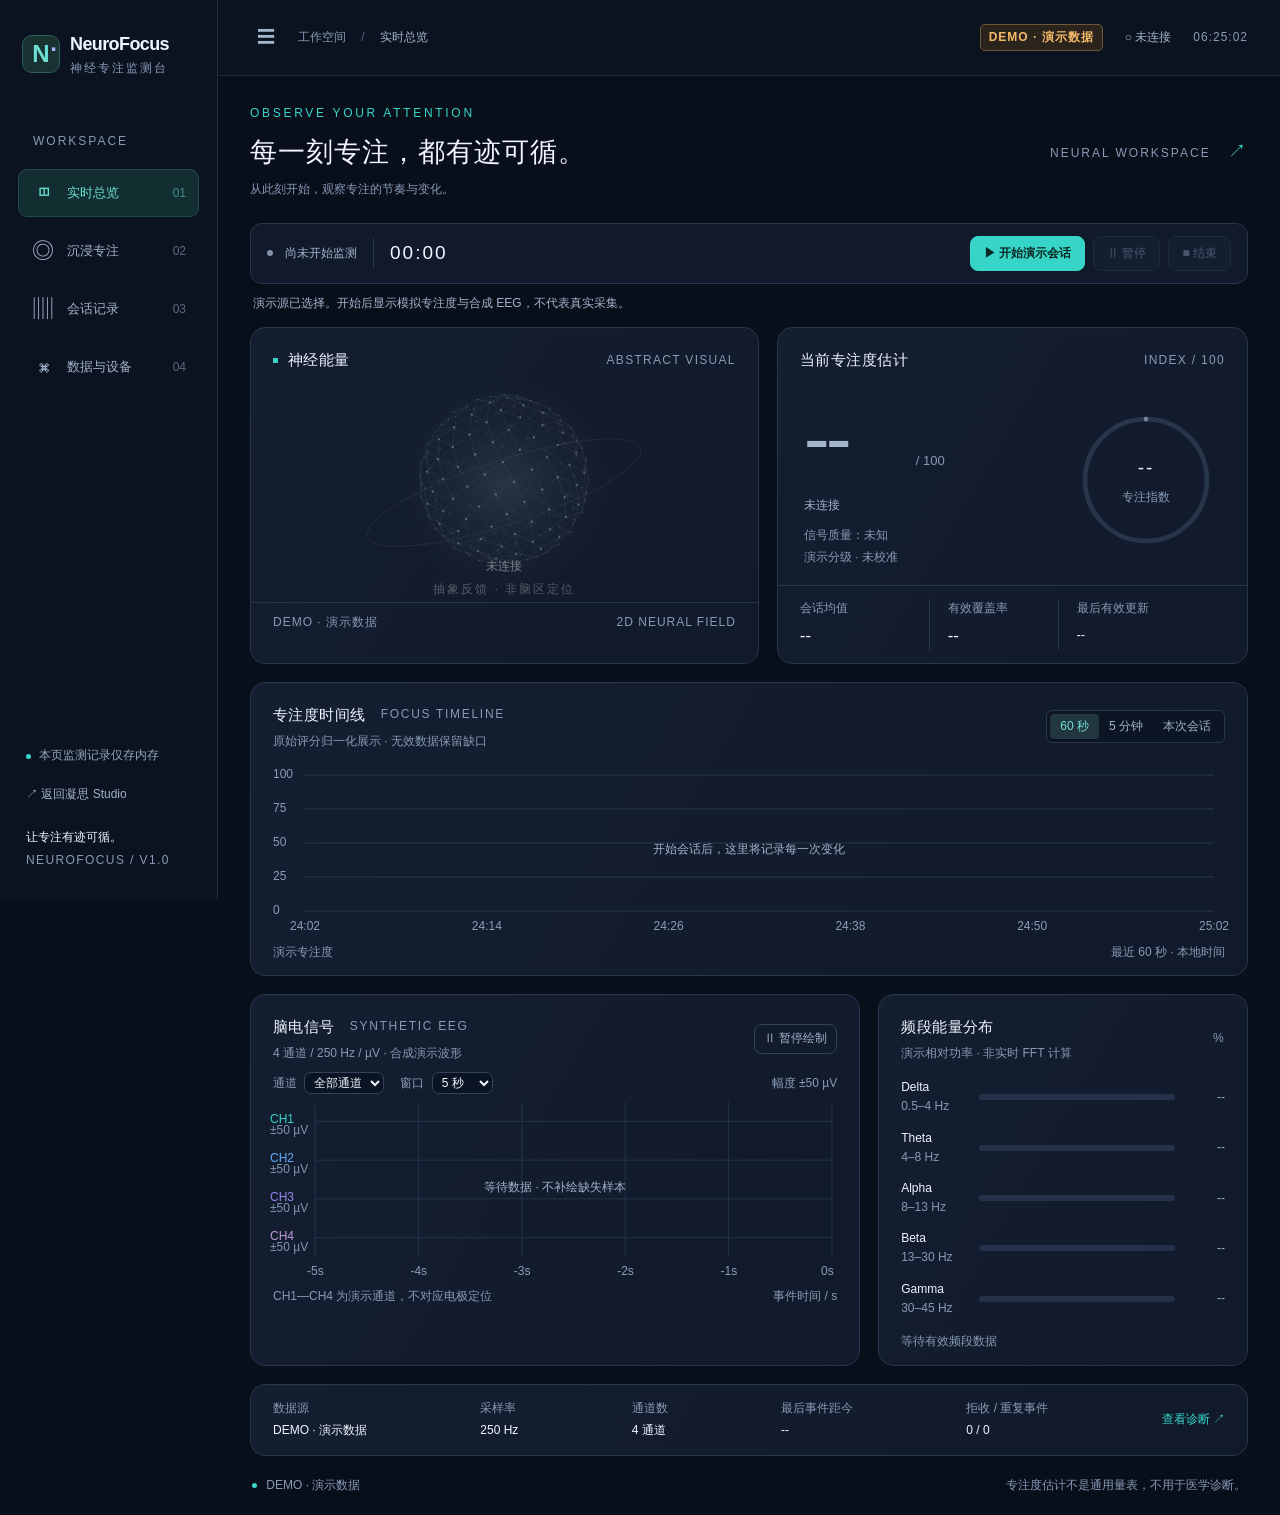
==== ningsi-studio/web/neurofocus/index.html @ 18ba29f0 "chore: 并入 ningsi-studio Web 应用仓库历史 git-subtree-dir: ningsi-studio git-subtree-mainline: a29f14ee0669" ====
<!doctype html>
<html lang="zh-CN">
<head>
  <meta charset="utf-8"><meta name="viewport" content="width=device-width,initial-scale=1">
  <meta name="description" content="NeuroFocus 神经专注监测台。可追溯的演示数据、专注趋势与合成 EEG 可视化。">
  <title>NeuroFocus · 神经专注监测台</title>
  <link rel="icon" href="data:image/svg+xml,%3Csvg xmlns='http://www.w3.org/2000/svg' viewBox='0 0 40 40'%3E%3Crect width='40' height='40' rx='10' fill='%23090e1b'/%3E%3Cpath d='M5 21h8l4-10 6 19 4-9h8' fill='none' stroke='%2337d5c7' stroke-width='3'/%3E%3C/svg%3E">
  <link rel="stylesheet" href="./style.css">
</head>
<body>
<a class="skip-link" href="#main">跳到主内容</a>
<div class="shell">
  <aside class="rail">
    <a class="brand" href="#/dashboard" aria-label="NeuroFocus 首页"><span class="brand-mark">N<span>·</span></span><span class="brand-name">NeuroFocus<small>神经专注监测台</small></span></a>
    <span class="nav-caption">WORKSPACE</span>
    <nav id="workspace-nav" aria-label="主导航">
      <a href="#/dashboard" data-route="dashboard"><span class="nav-icon">◫</span><span>实时总览</span><i>01</i></a>
      <a href="#/focus" data-route="focus"><span class="nav-icon">◎</span><span>沉浸专注</span><i>02</i></a>
      <a href="#/analysis" data-route="analysis"><span class="nav-icon">▥</span><span>会话记录</span><i>03</i></a>
      <a href="#/device" data-route="device"><span class="nav-icon">⌘</span><span>数据与设备</span><i>04</i></a>
    </nav>
    <div class="rail-bottom"><div class="local-indicator"><span></span> 本页监测记录仅存内存</div><a class="studio-link" href="../#/start">↗ 返回凝思 Studio</a><p>让专注有迹可循。</p><small>NEUROFOCUS / V1.0</small></div>
  </aside>
  <div class="workspace">
    <header class="topbar"><button id="nav-collapse" class="nav-collapse" aria-label="收起导航" aria-expanded="true" aria-controls="workspace-nav">☰</button><div class="breadcrumb">工作空间 <span>/</span> <b id="page-name">实时总览</b></div><div class="top-status"><span id="source-badge" class="source-tag">DEMO <span>演示数据</span></span><span id="connection" class="connection">○ 未连接</span><time id="wall-clock">--:--:--</time></div></header>
    <main id="main" tabindex="-1">
      <div class="page-heading"><div><div class="eyebrow">OBSERVE YOUR ATTENTION</div><h1 id="page-title">每一刻专注，都有迹可循<span>。</span></h1><p id="page-description">从此刻开始，观察专注的节奏与变化。</p></div><span class="workspace-label">NEURAL WORKSPACE <span>↗</span></span></div>
      <div class="session-bar"><div class="session-info"><span class="pulse-dot"></span><span id="session-label">尚未开始会话</span><time id="session-clock">00:00</time></div><div class="session-actions"><button id="start" class="primary">▶ 开始演示会话</button><button id="pause" disabled>Ⅱ 暂停</button><button id="stop" disabled>■ 结束</button></div></div>
      <div id="announcement" class="notice" role="status" aria-live="polite">演示源已选择。开始后显示模拟专注度与合成 EEG，不代表真实采集。</div>

      <section id="dashboard-page" class="page-section" aria-label="实时总览">
        <div class="hero-grid">
          <article class="panel orb-panel"><div class="panel-heading"><h2><span class="tiny-square"></span> 神经能量</h2><span class="quiet-tag">ABSTRACT VISUAL</span></div><div id="orb" class="orb idle" role="img" aria-label="抽象神经能量球，非真实脑区活动图"><svg viewBox="0 0 440 330" aria-hidden="true"><defs><radialGradient id="orb-fill"><stop stop-color="#32d4c4" stop-opacity=".32"/><stop offset=".62" stop-color="#278995" stop-opacity=".12"/><stop offset="1" stop-color="#5378d4" stop-opacity="0"/></radialGradient><linearGradient id="orb-line" x1="0" y1="0" x2="1" y2="1"><stop stop-color="#77eddb"/><stop offset=".5" stop-color="#398fbd"/><stop offset="1" stop-color="#a693e8"/></linearGradient></defs><circle cx="220" cy="162" r="145" fill="url(#orb-fill)"/><g id="orb-lines" fill="none" stroke="url(#orb-line)" stroke-width=".7"></g><g id="orb-particles" fill="#80f0df"></g><ellipse cx="220" cy="171" rx="188" ry="42" fill="none" stroke="#526987" stroke-width=".5" transform="rotate(-18 220 171)"/><circle cx="220" cy="162" r="128" fill="none" stroke="#7e9cc2" stroke-width=".5" stroke-dasharray="2 9" opacity=".5"/></svg><div class="orb-caption"><span id="orb-status">等待演示信号</span><small>抽象反馈 · 非脑区定位</small></div></div><div class="orb-footer"><span id="orb-source"><i class="legend-dot"></i> 合成数据驱动</span><span>2D NEURAL FIELD</span></div></article>
          <article class="panel score-panel"><div class="panel-heading"><h2>当前专注度估计</h2><span class="quiet-tag">INDEX / 100</span></div><div class="score-layout"><div><div class="score-number"><span id="score">--</span><span>/ 100</span></div><div id="score-status" class="score-status">等待有效数据</div><p class="score-note"><span id="quality-status">信号质量：未知</span><br><span id="calibration-note">演示分级 · 未校准</span></p></div><div class="gauge"><svg viewBox="0 0 160 160" aria-hidden="true"><circle class="gauge-track" cx="80" cy="80" r="65"/><circle id="gauge-value" cx="80" cy="80" r="65" pathLength="100" stroke-dasharray="0 100"/></svg><div><span id="ring-score">--</span><small>专注指数</small></div></div></div><div class="score-stats"><div><small>会话均值</small><strong id="mean">--</strong></div><div><small>有效覆盖率</small><strong id="coverage">--</strong></div><div><small>最后有效更新</small><strong id="last-update">--</strong></div></div></article>
        </div>
        <article class="panel trend-panel"><div class="panel-heading"><div><h2>专注度时间线 <span class="heading-sub">FOCUS TIMELINE</span></h2><p class="panel-description">原始评分归一化展示 · 无效数据保留缺口</p></div><div class="segmented" role="group" aria-label="趋势时间范围"><button class="selected" data-range="60" aria-pressed="true">60 秒</button><button data-range="300" aria-pressed="false">5 分钟</button><button data-range="session" aria-pressed="false">本次会话</button></div></div><div class="chart-wrapper"><canvas id="trend" aria-label="专注度时间趋势，0 到 100，横轴为事件时间" role="img"></canvas><output id="trend-tooltip" class="chart-tooltip" hidden></output><span id="trend-empty" class="chart-empty">开始会话后，这里将记录每一次变化</span></div><div class="chart-footer"><span id="trend-legend"><i class="legend-dot"></i> 演示专注度</span><span id="trend-window">最近 60 秒 · 本地时间</span></div></article>
        <div class="data-grid"><article class="panel eeg-panel"><div class="panel-heading"><div><h2>脑电信号 <span id="eeg-kind" class="heading-sub">SYNTHETIC EEG</span></h2><p id="eeg-description" class="panel-description">4 通道 / 250 Hz / µV · 合成演示波形</p></div><button id="freeze" class="small-button" aria-pressed="false">Ⅱ 暂停绘制</button></div><div class="wave-options"><label>通道 <select id="channel"><option value="all">全部通道</option><option value="0">CH1</option><option value="1">CH2</option><option value="2">CH3</option><option value="3">CH4</option></select></label><label>窗口 <select id="wave-window"><option value="2">2 秒</option><option value="5" selected>5 秒</option><option value="10">10 秒</option></select></label><span>幅度 ±50 µV</span></div><div class="eeg-wrapper"><canvas id="eeg" aria-label="合成 EEG 多通道波形，单位微伏" role="img"></canvas><span id="eeg-empty" class="chart-empty">等待数据 · 不补绘缺失样本</span></div><div class="chart-footer"><span id="channel-note">CH1—CH4 为演示通道，不对应电极定位</span><span>事件时间 / s</span></div></article>
        <article class="panel band-panel"><div class="panel-heading"><div><h2>频段能量分布</h2><p id="band-description" class="panel-description">演示相对功率 · 非实时 FFT 计算</p></div><span class="quiet-tag">%</span></div><div id="bands" class="bands"></div><p id="band-status" class="band-note">模拟生成 · 窗口 1 秒 · ratio</p></article></div>
        <div class="diagnostics panel"><div><small>数据源</small><strong id="data-source">DEMO · 模拟生成</strong></div><div><small>采样率</small><strong id="sample-rate">--</strong></div><div><small>通道数</small><strong id="channel-count">--</strong></div><div><small>最后事件距今</small><strong id="data-age">--</strong></div><div><small>拒收 / 重复事件</small><strong id="rejected">0 / 0</strong></div><a href="#/device">查看诊断 ↗</a></div>
      </section>

      <section id="focus-page" class="page-section" hidden aria-label="沉浸专注"><article class="panel immersion"><span class="eyebrow">ONE MOMENT AT A TIME</span><h2>给自己一段安静的时间</h2><div id="focus-score" class="focus-score">--</div><p id="focus-state">等待有效演示数据</p><label>训练时长 <select id="duration"><option value="5">5 分钟</option><option value="10">10 分钟</option><option value="25">25 分钟</option><option value="0" selected>不限时</option></select></label><p id="remaining">在上方开始会话，计时随有效操作推进</p><p id="focus-description" class="subtle">分数描述当前演示场景，不评价你的能力。</p></article></section>
      <section id="analysis-page" class="page-section" hidden aria-label="会话记录"><article class="panel history-panel"><div class="panel-heading"><div><h2>本次浏览期间的会话</h2><p class="panel-description">仅存内存，最多保留最近 10 次；刷新即清除。导出为专注事件记录。</p></div></div><div id="history"></div></article></section>
      <section id="device-page" class="page-section" hidden aria-label="数据与设备"><div class="device-grid"><article class="panel settings"><h2>数据源</h2><label>当前适配器<select id="source"><option value="demo">DEMO · 可复现演示源</option><option value="studio">Studio 会话 · API/SSE（LSL 或后端仿真）</option><option value="replay" disabled>REPLAY · 文件回放（后续版本）</option></select></label><div id="studio-options" hidden><label>访问令牌（如服务启用鉴权）<input id="studio-token" type="password" autocomplete="off"></label><button id="refresh-sessions">刷新后台会话</button><label>运行中的后台会话<select id="studio-session"><option value="">请刷新并选择会话</option></select></label><a class="studio-link" href="../#/start">↗ 在 Studio 开始检测或选择 LSL 设备</a><p class="subtle">本页只附着已有会话。暂停/结束监测不会取消后台检测；模拟 LSL 仍标为 DEMO。</p></div><label>演示诊断场景<select id="scenario"><option value="normal">正常 · 缓慢变化</option><option value="high">高分区间</option><option value="medium">中分区间</option><option value="low">低分区间</option><option value="poor">信号质量不足</option><option value="stale">断流 · 3 秒后过期</option><option value="disconnected">断开连接</option><option value="calibrating">校准中</option><option value="score-only">仅专注分数 · 无 EEG / 频段</option></select></label><button id="reconnect">↻ 恢复正常演示信号</button><p class="subtle">恢复按钮仅控制演示适配器，不代表真实设备重连。</p></article><article class="panel settings"><h2>显示与评分</h2><label class="check-label"><input type="checkbox" id="reduced-motion"> 减少动态效果</label><p class="subtle">同时遵循系统“减少动态效果”设置。</p><div class="thresholds"><label>中区间起点<input id="threshold-low" type="number" min="1" max="98" value="40"></label><label>高区间起点<input id="threshold-high" type="number" min="2" max="99" value="70"></label></div><button id="apply-thresholds">应用演示分级</button><p class="subtle">默认 40 / 70，最短驻留 2 秒。仅为可配置的演示标签；未经个人校准。</p><p>设备校准：<span class="muted">未提供厂商硬件校准接口；个体基线由后台检测流程建立</span></p></article></div><article class="panel metadata-panel"><h2>元数据与能力</h2><div id="metadata"></div></article><article class="panel events-panel"><h2>事件与诊断</h2><ol id="events"></ol></article></section>
      <footer class="page-footer"><span><i class="legend-dot"></i> <span id="footer-source">DEMO 环境 · 所有数值仅用于产品演示</span></span><span>专注度估计不是通用量表，不用于医学诊断。</span></footer>
    </main>
  </div>
</div>
<noscript>此监测台需要启用 JavaScript。所有演示数据均在浏览器本地生成。</noscript>
<script type="module" src="./app.mjs"></script>
</body></html>
---- ningsi-studio/web/neurofocus/style.css ----
@charset "UTF-8";
:root{color-scheme:dark;--bg:#090e1b;--panel:#121b2c;--raised:#172238;--border:#28354a;--text:#f0f5ff;--secondary:#a3b3ca;--muted:#889ab5;--cyan:#37d5c7;--blue:#64abfa;--violet:#9b84f2;--warn:#f4bb68;--error:#f27786;font-family:Inter,"Segoe UI","Microsoft YaHei",sans-serif;font-size:14px;line-height:1.6;color:var(--text);background:var(--bg)}
*{box-sizing:border-box}body{margin:0}button,select,input{font:inherit}button,a,select,input{-webkit-tap-highlight-color:transparent}a{color:inherit;text-decoration:none}button{background:#1b293d;color:var(--secondary);border:1px solid #34435b;border-radius:8px;padding:9px 16px;cursor:pointer;white-space:nowrap;transition:background .18s,color .18s,border-color .18s}button:hover:not(:disabled){background:#283d51;color:var(--text);border-color:#65909a}button:disabled{opacity:.4;cursor:not-allowed}.primary{background:var(--cyan);color:#092823;border-color:var(--cyan);font-weight:650}.primary:hover:not(:disabled){background:#79e9dc;color:#092823}button:focus-visible,a:focus-visible,select:focus-visible,input:focus-visible{outline:2px solid var(--cyan);outline-offset:4px}select,input[type=number]{background:#0b1423;border:1px solid #34435b;color:var(--text);border-radius:7px;padding:7px 10px;max-width:100%}h1,h2,p{margin:0}h2{font-size:15px;font-weight:550;letter-spacing:.03em}small{font-size:12px}time,.score-number,.score-stats strong,.diagnostics strong{font-variant-numeric:tabular-nums}button[aria-pressed=true]{color:var(--cyan)}[hidden]{display:none!important}.skip-link{position:fixed;top:-70px;left:20px;z-index:10;background:var(--cyan);color:#092823;padding:12px}.skip-link:focus{top:10px}
.shell{display:grid;grid-template-columns:218px minmax(0,1fr);min-height:100vh}.rail{position:sticky;top:0;align-self:start;height:100vh;background:#0b1220;border-right:1px solid #1f2b40;padding:30px 18px;display:flex;flex-direction:column}.brand{display:flex;align-items:center;gap:10px;margin:0 4px 54px}.brand-mark{height:38px;width:38px;display:grid;place-content:center;position:relative;background:#183232;color:#6be0d2;font-size:24px;font-weight:600;border-radius:10px;border:1px solid #2b605b}.brand-mark span{position:absolute;right:2px;top:-6px;color:#a7b5ff}.brand-name{font-size:18px;font-weight:600;letter-spacing:-.6px}.brand-name small{display:block;color:var(--muted);font-weight:400;font-size:12px;letter-spacing:2px}.nav-caption{font-size:12px;letter-spacing:2px;color:var(--muted);margin:0 15px 18px}.rail nav{display:grid;gap:10px}.rail nav a{display:flex;align-items:center;gap:12px;padding:12px;color:var(--secondary);border:1px solid transparent;border-radius:9px;font-size:13px}.rail nav a:hover{background:#152033}.rail nav a[aria-current=page]{background:#122e30;color:#69dfd2;border-color:#254849}.nav-icon{font-size:22px;width:24px;line-height:1;text-align:center}.rail nav i{font-size:12px;font-style:normal;margin-left:auto;opacity:.55}.rail-bottom{margin-top:auto;padding:18px 8px 0}.local-indicator{font-size:12px;color:#94a8b9;white-space:nowrap}.local-indicator span{display:inline-block;width:5px;height:5px;background:var(--cyan);border-radius:50%;margin-right:5px}.studio-link{display:block;font-size:12px;margin:20px 0;color:var(--secondary)}.rail-bottom p{font-size:12px;margin-top:24px}.rail-bottom>small{font-size:12px;letter-spacing:1.4px;color:var(--muted)}
.workspace{min-width:0}.topbar{height:76px;padding:0 32px;border-bottom:1px solid #202b3e;display:flex;align-items:center;justify-content:space-between;gap:16px;background:#0c1320}.breadcrumb{font-size:12px;color:var(--muted)}.breadcrumb span{padding:0 12px;color:#54657e}.breadcrumb b{font-weight:400;color:var(--secondary)}.top-status{display:flex;align-items:center;gap:22px;font-size:12px}.top-status time{color:var(--muted);letter-spacing:1px}.source-tag{color:var(--warn);padding:3px 8px;border:1px solid #6e583a;background:#2a241d;font-size:12px;letter-spacing:1px;border-radius:5px;font-weight:600}.source-tag span{font-weight:400;margin-left:6px;letter-spacing:0}.connection{color:var(--secondary)}.connection[data-state=valid]{color:var(--cyan)}.connection[data-state=poor],.connection[data-state=stale]{color:var(--warn)}
main{padding:28px 32px 20px;max-width:1840px;margin:auto}.page-heading{display:flex;align-items:center;justify-content:space-between;gap:20px;margin-bottom:24px}.eyebrow{font-size:12px;color:var(--cyan);letter-spacing:2.7px;margin-bottom:9px}h1{font-size:27px;letter-spacing:1px;font-weight:550;line-height:1.5}h1>span{color:var(--cyan)}.page-heading p{font-size:12px;color:var(--muted);margin-top:7px}.workspace-label{color:var(--muted);font-size:12px;letter-spacing:2px;white-space:nowrap}.workspace-label>span{color:var(--cyan);font-size:18px;margin-left:12px}.session-bar{display:flex;justify-content:space-between;align-items:center;gap:12px;background:#101a2b;border:1px solid var(--border);border-radius:12px;padding:12px 16px}.session-info{display:flex;align-items:center;gap:12px;font-size:12px;color:var(--secondary)}.pulse-dot{width:6px;height:6px;border-radius:50%;background:#8390a8}.session-info time{color:var(--text);font-size:19px;letter-spacing:2px;border-left:1px solid var(--border);padding-left:16px;margin-left:4px}.session-actions{display:flex;gap:8px}.session-actions button{padding:7px 13px;font-size:12px}.notice{padding:10px 3px 14px;font-size:12px;color:var(--secondary);min-height:40px}.notice[data-tone=warning]{color:var(--warn)}
.panel{background:linear-gradient(120deg,#131e30,#111a2b);border:1px solid var(--border);border-radius:15px;min-width:0;overflow:hidden;box-shadow:inset 0 1px 0 #ffffff03}.panel-heading{display:flex;justify-content:space-between;align-items:center;gap:12px;padding:20px 22px 0}.panel-heading h2{display:flex;align-items:center;gap:10px}.quiet-tag{font-size:12px;letter-spacing:1.3px;color:var(--muted)}.heading-sub{font-size:12px;letter-spacing:1.7px;color:var(--muted);font-weight:400;margin-left:5px}.tiny-square{display:inline-block;height:5px;width:5px;background:var(--cyan)}.hero-grid{display:grid;grid-template-columns:1.08fr 1fr;gap:18px}.orb-panel{position:relative}.orb{position:relative;max-width:440px;margin:-10px auto -12px;height:252px;opacity:.9}.orb svg{height:100%;width:100%;overflow:visible}.orb.valid #orb-lines{animation:breathe 5s ease-in-out infinite;transform-origin:220px 162px}.orb.idle,.orb.poor,.orb.stale,.orb.calibrating,.orb.paused,.orb.disconnected{filter:saturate(.15);opacity:.5}.orb-caption{position:absolute;bottom:15px;left:0;right:0;text-align:center;font-size:12px;color:#cae9ec}.orb-caption small{display:block;font-size:12px;color:var(--muted);letter-spacing:2px;margin-top:4px}.orb-footer{display:flex;justify-content:space-between;border-top:1px solid #263348;padding:10px 22px;color:var(--muted);font-size:12px;letter-spacing:1px}.legend-dot{display:inline-block;width:5px;height:5px;border-radius:50%;background:var(--cyan);vertical-align:middle;margin-right:6px}.score-layout{display:flex;align-items:center;justify-content:space-between;padding:20px 26px 17px;gap:12px}.score-number{line-height:1.2;display:flex;align-items:baseline;gap:12px}.score-number>span:first-child{font-size:78px;font-weight:350;letter-spacing:-4px;color:var(--cyan);min-width:100px}.score-number>span:last-child{font-size:13px;color:var(--muted)}.score-status{font-size:12px;color:#82ddcb;margin:10px 0}.score-note{font-size:12px;color:var(--muted);line-height:1.8}.gauge{position:relative;width:150px;flex-shrink:0}.gauge svg{display:block;width:100%;transform:rotate(-90deg)}.gauge circle{fill:none;stroke-width:5}.gauge-track{stroke:#26354a}#gauge-value{stroke:var(--cyan);stroke-linecap:round;transition:stroke-dasharray .65s ease}.gauge>div{position:absolute;inset:0;display:flex;justify-content:center;align-items:center;flex-direction:column}.gauge>div>span{font-size:19px;letter-spacing:2px}.gauge small{font-size:12px;color:var(--muted);margin-top:4px}.score-stats{display:grid;grid-template-columns:1fr 1fr 1.3fr;border-top:1px solid var(--border);padding:13px 22px}.score-stats>div+div{border-left:1px solid var(--border);padding-left:18px}.score-stats small{display:block;color:var(--muted);font-size:12px}.score-stats strong{font-size:17px;font-weight:450;display:block;margin-top:4px}.score-stats>div:last-child strong{font-size:13px;padding-top:3px}
.trend-panel{margin-top:18px}.panel-description{font-size:12px;color:var(--muted);margin-top:5px}.segmented{background:#0c1524;border-radius:6px;border:1px solid #28364b;display:flex;padding:3px}.segmented button{padding:3px 10px;background:transparent;border:0;font-size:12px;border-radius:4px}.segmented .selected{background:#22363f;color:#72e0d4}.chart-wrapper{height:174px;position:relative;margin:12px 18px 0}.chart-wrapper canvas,.eeg-wrapper canvas{width:100%;height:100%;display:block}.chart-empty{position:absolute;inset:0;display:flex;align-items:center;justify-content:center;color:var(--secondary);font-size:12px;pointer-events:none;padding:20px;text-align:center}.chart-footer{padding:6px 22px 13px;display:flex;justify-content:space-between;gap:14px;color:var(--muted);font-size:12px}.chart-tooltip{position:absolute;pointer-events:none;padding:5px 10px;background:#24364c;border:1px solid #50647d;border-radius:6px;color:var(--text);font-size:12px;z-index:1;white-space:nowrap}.data-grid{display:grid;grid-template-columns:1.65fr 1fr;gap:18px;margin-top:18px}.small-button{font-size:12px;padding:4px 9px;background:transparent}.wave-options{display:flex;gap:16px;align-items:center;padding:9px 22px 0;font-size:12px;color:var(--muted)}.wave-options select{font-size:12px;padding:2px 5px;margin-left:4px}.wave-options>span{margin-left:auto}.eeg-wrapper{height:187px;margin:0 18px;position:relative}.bands{padding:15px 22px 0;display:grid;gap:12px}.band-row{display:grid;grid-template-columns:65px 1fr 37px;gap:13px;align-items:center;font-size:12px}.band-name small{display:block;font-size:12px;color:var(--muted)}.band-track{height:6px;background:#243149;border-radius:8px;overflow:hidden}.band-fill{height:100%;width:0;transition:width .4s;background:var(--cyan);border-radius:8px}.band-row:nth-child(2) .band-fill{background:#679ce0}.band-row:nth-child(3) .band-fill{background:#9b84f2}.band-row:nth-child(4) .band-fill{background:#37d5c7}.band-row:nth-child(5) .band-fill{background:#b5b1db}.band-value{text-align:right;color:var(--secondary);font-variant-numeric:tabular-nums}.band-note{font-size:12px;color:var(--muted);padding:14px 22px}.diagnostics{margin-top:18px;padding:14px 22px;display:flex;justify-content:space-between;align-items:center;gap:14px}.diagnostics small{display:block;font-size:12px;color:var(--muted)}.diagnostics strong{display:block;font-size:12px;font-weight:450;margin-top:3px}.diagnostics a{font-size:12px;color:var(--cyan)}.page-footer{display:flex;justify-content:space-between;gap:15px;font-size:12px;color:var(--muted);padding:20px 2px 0}
.device-grid{display:grid;grid-template-columns:1fr 1fr;gap:18px}.settings{padding:24px}.settings h2{margin-bottom:20px}.settings label{display:block;font-size:12px;color:var(--secondary);margin:16px 0 10px}.settings label select{display:block;width:100%;margin-top:8px}.subtle,.muted{font-size:12px;color:var(--secondary)}.settings .subtle{font-size:12px;line-height:1.9;margin:12px 0}.settings .check-label{display:flex;align-items:center;gap:10px}input[type=checkbox]{accent-color:var(--cyan);width:16px;height:16px}.thresholds{display:flex;gap:16px}.thresholds label{flex:1}.thresholds input{width:100%;display:block;margin-top:8px}.metadata-panel,.events-panel,.history-panel{padding:24px;margin-top:18px}.metadata-panel h2,.events-panel h2{margin-bottom:16px}#metadata{display:grid;grid-template-columns:repeat(3,minmax(0,1fr));gap:15px;font-size:12px}#metadata small{display:block;font-size:12px;color:var(--muted);margin-bottom:4px}#metadata strong{font-weight:450;overflow-wrap:anywhere}.events-panel ol{padding:0;list-style:none;font-size:12px;color:var(--secondary);max-height:260px;overflow-y:auto}.events-panel li{border-top:1px solid #233149;padding:8px 0;display:flex;gap:16px}.events-panel time{color:var(--muted);flex-shrink:0}.immersion{text-align:center;padding:55px 20px 70px;min-height:480px}.immersion h2{font-size:24px;font-weight:400;letter-spacing:3px}.focus-score{font-size:100px;font-weight:300;color:var(--cyan);margin:24px 0 0;line-height:1.4}.immersion label{display:block;margin:30px 0 12px;font-size:12px}.immersion select{margin-left:12px}.immersion .subtle{margin-top:24px}.history-panel{margin-top:0}.history-panel .panel-heading{padding:0 0 22px}.history-empty{padding:65px 20px;text-align:center;color:var(--secondary);font-size:13px}.history-row{border-top:1px solid var(--border);padding:20px 0;display:grid;grid-template-columns:1.4fr 1fr 1fr auto;gap:15px;align-items:center}.history-row small{display:block;color:var(--muted);font-size:12px}.history-row strong{font-size:16px;font-weight:400}.history-row .history-actions{display:flex;gap:8px}.history-actions button{font-size:12px;padding:6px 10px}.history-summary{font-size:12px;color:var(--secondary);grid-column:1/-1}.reduced-motion *, .reduced-motion *::before,.reduced-motion *::after{animation:none!important;transition:none!important}.invalid-score .score-number>span:first-child{color:var(--secondary)}.invalid-score .score-status{color:var(--secondary)}.invalid-score #gauge-value{stroke:#72839a}@keyframes breathe{0%,100%{opacity:.65;transform:scale(.98)}50%{opacity:1;transform:scale(1.02)}}
@media(min-width:1700px){main{padding:34px 42px 24px}.hero-grid{grid-template-columns:1.2fr 1fr}.orb{height:295px}.score-layout{padding:30px 35px}.score-number>span:first-child{font-size:88px}.gauge{width:176px}.score-stats{padding:19px 28px}.chart-wrapper{height:215px}.eeg-wrapper{height:222px}.bands{gap:17px}.topbar{padding:0 42px}}
@media(max-width:1279px){.shell{grid-template-columns:82px minmax(0,1fr)}.rail{padding:27px 12px}.brand{margin:0 9px 48px}.brand-mark{width:38px;flex-shrink:0}.brand-name,.rail nav a>span:not(.nav-icon),.rail nav i,.nav-caption,.rail-bottom{display:none}.rail nav a{justify-content:center;padding:13px 8px}main{padding:24px}.topbar{padding:0 24px}.workspace-label{display:none}.score-number>span:first-child{font-size:70px}.gauge{width:130px}.score-layout{padding:25px 22px}.heading-sub{display:none}}
@media(max-width:1023px){.hero-grid{grid-template-columns:1fr 1fr}.orb{height:240px}.score-layout{padding:20px 18px}.gauge{width:102px}.score-number>span:first-child{font-size:60px;min-width:72px}.score-number{gap:5px}.score-stats{padding:14px}.score-stats>div+div{padding-left:8px}.score-stats strong{font-size:14px}.data-grid{grid-template-columns:1fr}.band-panel .bands{grid-template-columns:1fr 1fr;gap:15px 25px}.band-panel .band-row:last-child{grid-column:1/-1}.diagnostics{flex-wrap:wrap}.device-grid{grid-template-columns:1fr}.top-status{gap:12px}.top-status time{display:none}.page-footer{flex-wrap:wrap}.history-row{grid-template-columns:1fr 1fr}.history-row .history-actions{grid-column:1/-1}}
@media(max-width:767px){.shell{display:block}.rail{position:static;height:auto;border-right:0;border-bottom:1px solid var(--border);padding:14px 16px;display:block}.brand{margin:0 0 15px;justify-content:center}.brand-name{display:block}.brand-mark{width:32px;height:32px;font-size:21px}.brand-name small{font-size:12px}.rail nav{display:grid;grid-template-columns:repeat(4,1fr);gap:5px}.rail nav a{padding:9px 3px;display:flex;flex-direction:column;gap:6px;font-size:12px}.rail nav a>span:not(.nav-icon){display:block}.nav-icon{font-size:18px}.topbar{height:auto;padding:12px 18px;justify-content:center}.breadcrumb{display:none}.top-status{gap:20px}main{padding:23px 16px 18px}h1{font-size:22px;letter-spacing:0}.page-heading{margin-bottom:20px}.eyebrow{font-size:12px;letter-spacing:2px}.page-heading p{font-size:12px}.session-bar{flex-wrap:wrap;padding:12px;gap:12px}.session-info{width:100%;justify-content:center}.session-actions{width:100%;justify-content:center}.session-actions button{font-size:12px;padding:8px 11px}.notice{font-size:12px;padding:10px 1px 14px}.hero-grid{grid-template-columns:1fr;gap:14px}.orb{height:230px}.orb-panel .panel-heading{padding-top:16px}.orb-footer{padding:10px 18px}.panel-heading{padding:18px 16px 0}.quiet-tag{font-size:12px}.score-layout{padding:21px 24px}.gauge{width:145px}.score-number>span:first-child{font-size:76px}.score-stats{padding:15px 20px}.score-stats strong{font-size:17px}.score-stats>div+div{padding-left:15px}.trend-panel{margin-top:14px}.trend-panel .panel-heading{align-items:flex-start;flex-wrap:wrap;gap:12px}.trend-panel .segmented{margin-left:auto}.chart-wrapper{margin:12px 8px 0;height:180px}.chart-footer{padding:8px 16px 13px;font-size:12px;flex-wrap:wrap;gap:6px}.data-grid{gap:14px;margin-top:14px}.wave-options{padding:12px 16px 0;gap:10px}.wave-options>span{font-size:12px}.eeg-wrapper{margin:0 8px;height:205px}.band-panel .bands{grid-template-columns:1fr;gap:13px;padding:18px}.band-panel .band-row:last-child{grid-column:auto}.band-row{grid-template-columns:65px 1fr 42px}.diagnostics{padding:16px;display:grid;grid-template-columns:1fr 1fr;margin-top:14px;gap:18px}.diagnostics a{align-self:end}.page-footer{font-size:12px;padding-top:18px}.immersion{padding:45px 15px}.immersion h2{font-size:19px;letter-spacing:1px}#metadata{grid-template-columns:1fr 1fr;gap:18px 10px}.metadata-panel,.events-panel,.history-panel,.settings{padding:20px 16px}.history-row{font-size:12px}.history-row strong{font-size:14px}.history-panel .panel-heading{display:block}.panel{border-radius:12px}}
.skip-link:not(:focus){clip-path:inset(100%);width:1px;height:1px;overflow:hidden;padding:0}
@media(prefers-reduced-motion:reduce){*,*::before,*::after{animation:none!important;transition:none!important}}

/* Desktop navigation and bounded score-to-visual mapping. */
.nav-collapse{border:0;background:transparent;padding:4px 7px;font-size:18px;color:var(--secondary)}
.topbar .breadcrumb{margin-right:auto}
.orb.valid svg{filter:brightness(calc(.85 + var(--focus-strength,0) * .3));transition:filter .65s ease}
@media(min-width:1280px){.nav-collapsed .shell{grid-template-columns:82px minmax(0,1fr)}.nav-collapsed .rail{padding:27px 12px}.nav-collapsed .brand{margin:0 9px 48px}.nav-collapsed .brand-mark{width:38px;flex-shrink:0}.nav-collapsed .brand-name,.nav-collapsed .rail nav a>span:not(.nav-icon),.nav-collapsed .rail nav i,.nav-collapsed .nav-caption,.nav-collapsed .rail-bottom{display:none}.nav-collapsed .rail nav a{justify-content:center;padding:13px 8px}}
@media(max-width:1279px){.nav-collapse{display:none}}

.topbar{position:sticky;top:0;z-index:5}

.orb:is(.connecting,.waiting,.error){filter:saturate(.15);opacity:.5}
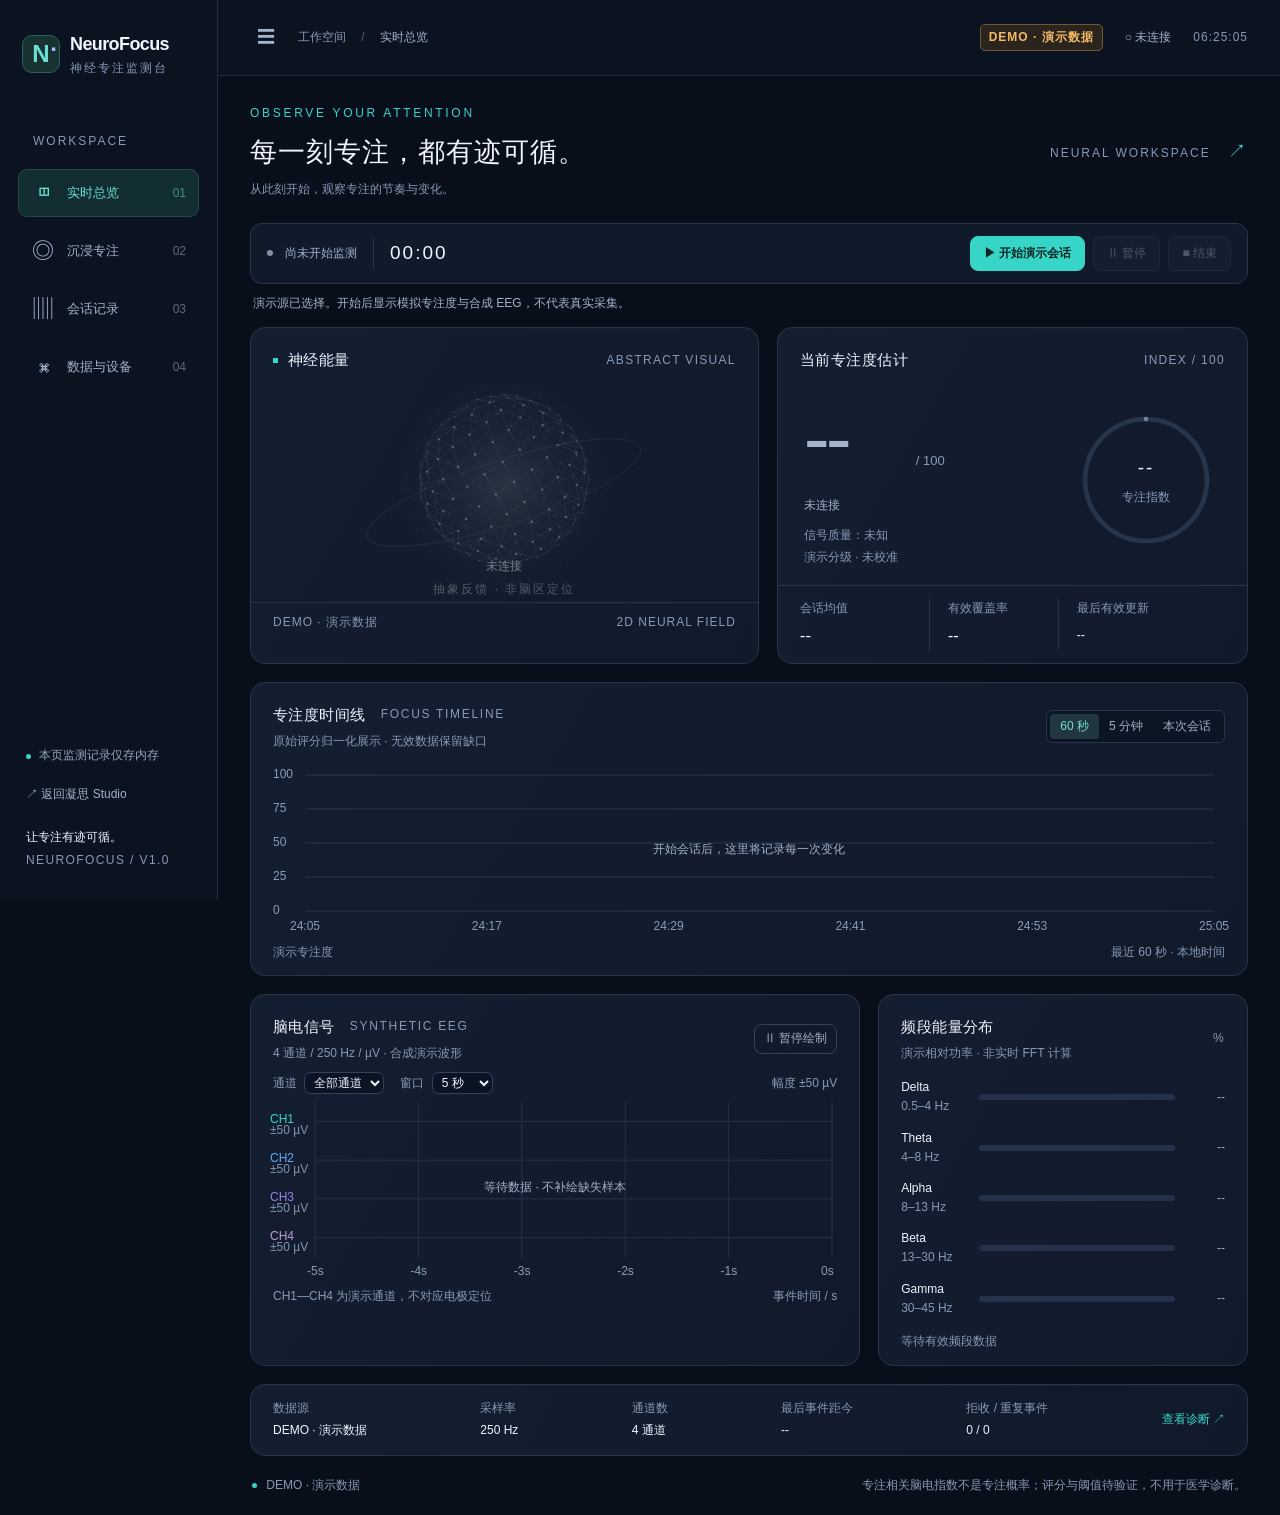
==== commit 7d5a9e0d: "fix: strengthen EEG quality, baseline and behavioral evidence validation" ====
--- a/ningsi-studio/web/neurofocus/index.html
+++ b/ningsi-studio/web/neurofocus/index.html
@@ -42,7 +42,7 @@
       <section id="focus-page" class="page-section" hidden aria-label="沉浸专注"><article class="panel immersion"><span class="eyebrow">ONE MOMENT AT A TIME</span><h2>给自己一段安静的时间</h2><div id="focus-score" class="focus-score">--</div><p id="focus-state">等待有效演示数据</p><label>训练时长 <select id="duration"><option value="5">5 分钟</option><option value="10">10 分钟</option><option value="25">25 分钟</option><option value="0" selected>不限时</option></select></label><p id="remaining">在上方开始会话，计时随有效操作推进</p><p id="focus-description" class="subtle">分数描述当前演示场景，不评价你的能力。</p></article></section>
       <section id="analysis-page" class="page-section" hidden aria-label="会话记录"><article class="panel history-panel"><div class="panel-heading"><div><h2>本次浏览期间的会话</h2><p class="panel-description">仅存内存，最多保留最近 10 次；刷新即清除。导出为专注事件记录。</p></div></div><div id="history"></div></article></section>
       <section id="device-page" class="page-section" hidden aria-label="数据与设备"><div class="device-grid"><article class="panel settings"><h2>数据源</h2><label>当前适配器<select id="source"><option value="demo">DEMO · 可复现演示源</option><option value="studio">Studio 会话 · API/SSE（LSL 或后端仿真）</option><option value="replay" disabled>REPLAY · 文件回放（后续版本）</option></select></label><div id="studio-options" hidden><label>访问令牌（如服务启用鉴权）<input id="studio-token" type="password" autocomplete="off"></label><button id="refresh-sessions">刷新后台会话</button><label>运行中的后台会话<select id="studio-session"><option value="">请刷新并选择会话</option></select></label><a class="studio-link" href="../#/start">↗ 在 Studio 开始检测或选择 LSL 设备</a><p class="subtle">本页只附着已有会话。暂停/结束监测不会取消后台检测；模拟 LSL 仍标为 DEMO。</p></div><label>演示诊断场景<select id="scenario"><option value="normal">正常 · 缓慢变化</option><option value="high">高分区间</option><option value="medium">中分区间</option><option value="low">低分区间</option><option value="poor">信号质量不足</option><option value="stale">断流 · 3 秒后过期</option><option value="disconnected">断开连接</option><option value="calibrating">校准中</option><option value="score-only">仅专注分数 · 无 EEG / 频段</option></select></label><button id="reconnect">↻ 恢复正常演示信号</button><p class="subtle">恢复按钮仅控制演示适配器，不代表真实设备重连。</p></article><article class="panel settings"><h2>显示与评分</h2><label class="check-label"><input type="checkbox" id="reduced-motion"> 减少动态效果</label><p class="subtle">同时遵循系统“减少动态效果”设置。</p><div class="thresholds"><label>中区间起点<input id="threshold-low" type="number" min="1" max="98" value="40"></label><label>高区间起点<input id="threshold-high" type="number" min="2" max="99" value="70"></label></div><button id="apply-thresholds">应用演示分级</button><p class="subtle">默认 40 / 70，最短驻留 2 秒。仅为可配置的演示标签；未经个人校准。</p><p>设备校准：<span class="muted">未提供厂商硬件校准接口；个体基线由后台检测流程建立</span></p></article></div><article class="panel metadata-panel"><h2>元数据与能力</h2><div id="metadata"></div></article><article class="panel events-panel"><h2>事件与诊断</h2><ol id="events"></ol></article></section>
-      <footer class="page-footer"><span><i class="legend-dot"></i> <span id="footer-source">DEMO 环境 · 所有数值仅用于产品演示</span></span><span>专注度估计不是通用量表，不用于医学诊断。</span></footer>
+      <footer class="page-footer"><span><i class="legend-dot"></i> <span id="footer-source">DEMO 环境 · 所有数值仅用于产品演示</span></span><span>专注相关脑电指数不是专注概率；评分与阈值待验证，不用于医学诊断。</span></footer>
     </main>
   </div>
 </div>
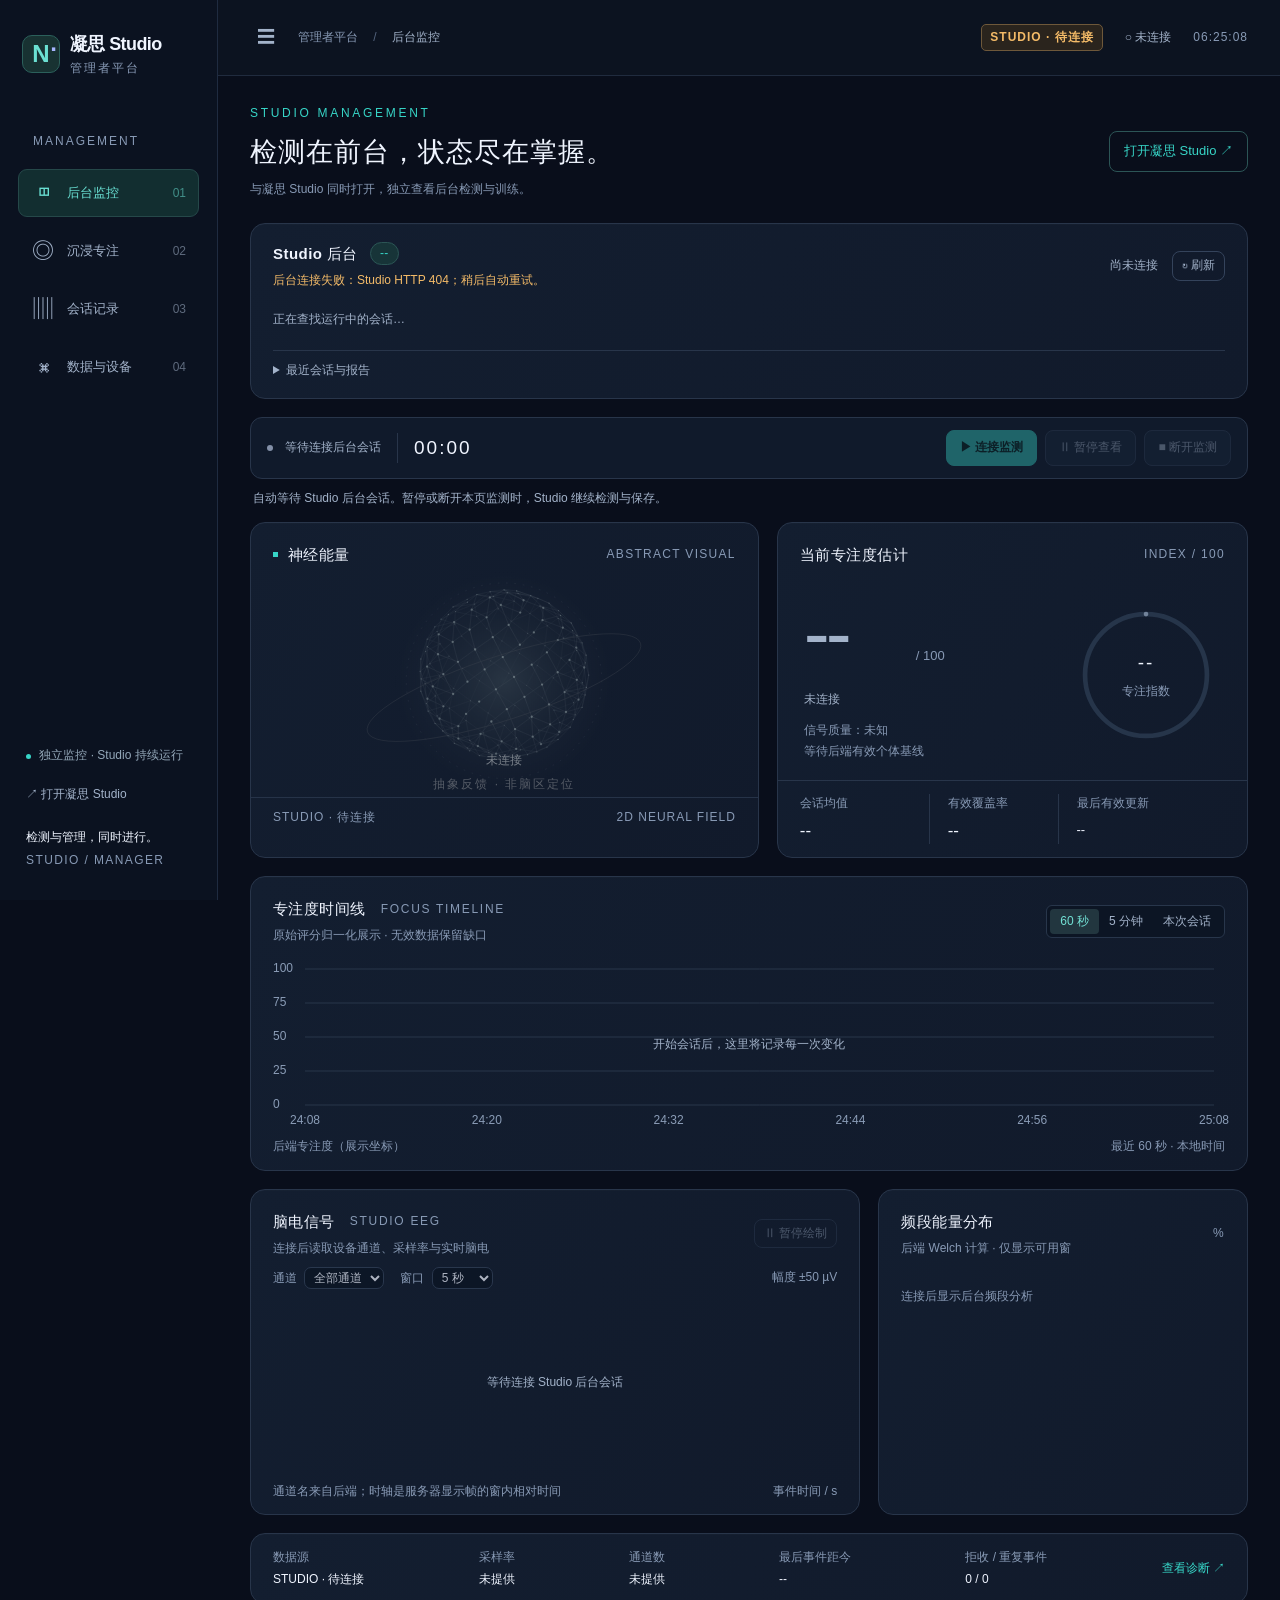
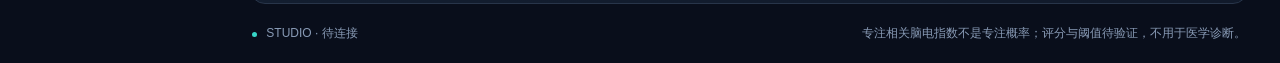
==== commit 906736e1: "Refactor Studio workflow and integrate EEG collection and model tooling Organize the product around " ====
--- a/ningsi-studio/web/neurofocus/index.html
+++ b/ningsi-studio/web/neurofocus/index.html
@@ -2,8 +2,8 @@
 <html lang="zh-CN">
 <head>
   <meta charset="utf-8"><meta name="viewport" content="width=device-width,initial-scale=1">
-  <meta name="description" content="NeuroFocus 神经专注监测台。可追溯的演示数据、专注趋势与合成 EEG 可视化。">
-  <title>NeuroFocus · 神经专注监测台</title>
+  <meta name="description" content="凝思 Studio 管理者平台。独立查看后台会话、设备、实时脑电、专注趋势与预警，可与 Studio 同时打开。">
+  <title>管理者平台 · 凝思 Studio</title>
   <link rel="icon" href="data:image/svg+xml,%3Csvg xmlns='http://www.w3.org/2000/svg' viewBox='0 0 40 40'%3E%3Crect width='40' height='40' rx='10' fill='%23090e1b'/%3E%3Cpath d='M5 21h8l4-10 6 19 4-9h8' fill='none' stroke='%2337d5c7' stroke-width='3'/%3E%3C/svg%3E">
   <link rel="stylesheet" href="./style.css">
 </head>
@@ -11,22 +11,35 @@
 <a class="skip-link" href="#main">跳到主内容</a>
 <div class="shell">
   <aside class="rail">
-    <a class="brand" href="#/dashboard" aria-label="NeuroFocus 首页"><span class="brand-mark">N<span>·</span></span><span class="brand-name">NeuroFocus<small>神经专注监测台</small></span></a>
-    <span class="nav-caption">WORKSPACE</span>
+    <a class="brand" href="#/dashboard" aria-label="凝思管理者平台首页"><span class="brand-mark">N<span>·</span></span><span class="brand-name">凝思 Studio<small>管理者平台</small></span></a>
+    <span class="nav-caption">MANAGEMENT</span>
     <nav id="workspace-nav" aria-label="主导航">
-      <a href="#/dashboard" data-route="dashboard"><span class="nav-icon">◫</span><span>实时总览</span><i>01</i></a>
+      <a href="#/dashboard" data-route="dashboard"><span class="nav-icon">◫</span><span>后台监控</span><i>01</i></a>
       <a href="#/focus" data-route="focus"><span class="nav-icon">◎</span><span>沉浸专注</span><i>02</i></a>
       <a href="#/analysis" data-route="analysis"><span class="nav-icon">▥</span><span>会话记录</span><i>03</i></a>
       <a href="#/device" data-route="device"><span class="nav-icon">⌘</span><span>数据与设备</span><i>04</i></a>
     </nav>
-    <div class="rail-bottom"><div class="local-indicator"><span></span> 本页监测记录仅存内存</div><a class="studio-link" href="../#/start">↗ 返回凝思 Studio</a><p>让专注有迹可循。</p><small>NEUROFOCUS / V1.0</small></div>
+    <div class="rail-bottom"><div class="local-indicator"><span></span> 独立监控 · Studio 持续运行</div><a class="studio-link" data-studio-link href="../#/start" target="_blank" rel="noopener noreferrer">↗ 打开凝思 Studio</a><p>检测与管理，同时进行。</p><small>STUDIO / MANAGER</small></div>
   </aside>
   <div class="workspace">
-    <header class="topbar"><button id="nav-collapse" class="nav-collapse" aria-label="收起导航" aria-expanded="true" aria-controls="workspace-nav">☰</button><div class="breadcrumb">工作空间 <span>/</span> <b id="page-name">实时总览</b></div><div class="top-status"><span id="source-badge" class="source-tag">DEMO <span>演示数据</span></span><span id="connection" class="connection">○ 未连接</span><time id="wall-clock">--:--:--</time></div></header>
+    <header class="topbar"><button id="nav-collapse" class="nav-collapse" aria-label="收起导航" aria-expanded="true" aria-controls="workspace-nav">☰</button><div class="breadcrumb">管理者平台 <span>/</span> <b id="page-name">后台监控</b></div><div class="top-status"><span id="source-badge" class="source-tag">STUDIO · 待连接</span><span id="connection" class="connection">○ 未连接</span><time id="wall-clock">--:--:--</time></div></header>
     <main id="main" tabindex="-1">
-      <div class="page-heading"><div><div class="eyebrow">OBSERVE YOUR ATTENTION</div><h1 id="page-title">每一刻专注，都有迹可循<span>。</span></h1><p id="page-description">从此刻开始，观察专注的节奏与变化。</p></div><span class="workspace-label">NEURAL WORKSPACE <span>↗</span></span></div>
+      <div class="page-heading"><div><div class="eyebrow">STUDIO MANAGEMENT</div><h1 id="page-title">检测在前台，状态尽在掌握。</h1><p id="page-description">与凝思 Studio 同时打开，独立查看后台检测与训练。</p></div><a class="open-studio" data-studio-link href="../#/start" target="_blank" rel="noopener noreferrer">打开凝思 Studio ↗</a></div>
+      <section id="manager-panel" class="panel manager-panel" aria-label="Studio 后台会话">
+        <div class="manager-heading"><div><h2>Studio 后台 <span id="running-count" class="count-tag">--</span></h2><p id="manager-status" class="panel-description" role="status">正在连接后台…</p></div><div class="manager-tools"><span id="manager-updated" class="muted">每 5 秒刷新</span><button id="manager-refresh" class="small-button">↻ 刷新</button></div></div>
+        <div id="manager-sessions" class="manager-sessions"><p class="manager-empty">正在查找运行中的会话…</p></div>
+        <div id="backend-detail" class="backend-detail" hidden>
+          <div><small>正在查看</small><strong id="backend-participant">--</strong><span id="backend-uuid" class="muted"></span></div>
+          <div><small>当前阶段</small><strong id="backend-phase">--</strong><span id="backend-status" class="muted"></span></div>
+          <div><small>设备 / 数据源</small><strong id="backend-device">--</strong><span id="backend-source" class="muted"></span></div>
+          <div><small>总进度 <span id="backend-percent">0%</span></small><progress id="backend-progress" max="100" value="0" aria-label="后台会话总进度"></progress><a id="backend-studio" data-studio-link href="../#/live" target="_blank" rel="noopener noreferrer">在 Studio 查看 ↗</a></div>
+          <p id="backend-waiting" class="backend-waiting" hidden></p>
+          <div id="backend-alerts" class="backend-alerts" aria-label="后台预警"></div>
+        </div>
+        <details id="recent-sessions" class="recent-sessions"><summary>最近会话与报告</summary><div id="manager-history"></div></details>
+      </section>
       <div class="session-bar"><div class="session-info"><span class="pulse-dot"></span><span id="session-label">尚未开始会话</span><time id="session-clock">00:00</time></div><div class="session-actions"><button id="start" class="primary">▶ 开始演示会话</button><button id="pause" disabled>Ⅱ 暂停</button><button id="stop" disabled>■ 结束</button></div></div>
-      <div id="announcement" class="notice" role="status" aria-live="polite">演示源已选择。开始后显示模拟专注度与合成 EEG，不代表真实采集。</div>
+      <div id="announcement" class="notice" role="status" aria-live="polite">等待 Studio 会话。检测开始后，本页自动连接监测。</div>
 
       <section id="dashboard-page" class="page-section" aria-label="实时总览">
         <div class="hero-grid">
@@ -46,6 +59,6 @@
     </main>
   </div>
 </div>
-<noscript>此监测台需要启用 JavaScript。所有演示数据均在浏览器本地生成。</noscript>
+<noscript>管理者平台需要启用 JavaScript，并连接正在运行的凝思 Studio 服务。</noscript>
 <script type="module" src="./app.mjs"></script>
 </body></html>
--- a/ningsi-studio/web/neurofocus/style.css
+++ b/ningsi-studio/web/neurofocus/style.css
@@ -24,3 +24,43 @@
 .topbar{position:sticky;top:0;z-index:5}
 
 .orb:is(.connecting,.waiting,.error){filter:saturate(.15);opacity:.5}
+
+/* The manager shares the Studio runtime while keeping its own subscriptions. */
+.open-studio{color:var(--cyan);font-size:13px;border:1px solid #2c5556;border-radius:8px;padding:9px 14px;white-space:nowrap}
+.open-studio:hover{background:#142d32}
+.manager-panel{padding:18px 22px;margin-bottom:18px}
+.manager-heading,.manager-tools{display:flex;align-items:center;justify-content:space-between;gap:14px}
+.manager-heading h2{display:flex;align-items:center;gap:12px}
+.count-tag{font-size:12px;font-weight:400;color:var(--cyan);background:#173438;border:1px solid #2b5555;border-radius:20px;padding:1px 9px}
+.manager-sessions{display:flex;flex-wrap:wrap;gap:10px;margin-top:15px}
+.manager-session{display:flex;flex-wrap:wrap;align-items:center;gap:8px 18px;text-align:left;white-space:normal;background:#0e1828;padding:10px 14px}
+.manager-session[aria-pressed=true]{border-color:#35877f;background:#142f33}
+.manager-session strong{font-size:14px;color:var(--text)}
+.manager-session span,.manager-session small{font-size:12px;color:var(--secondary)}
+.manager-session small{max-width:300px;overflow-wrap:anywhere}
+.manager-empty{font-size:12px;color:var(--secondary);padding:5px 0}
+.manager-panel[data-state=error] #manager-status{color:var(--warn)}
+.backend-detail{display:grid;grid-template-columns:1fr 1fr 1.5fr 1fr;gap:16px 22px;border-top:1px solid var(--border);padding-top:16px;margin-top:16px;align-items:start}
+.backend-detail>div{min-width:0}
+.backend-detail small,.backend-detail strong,.backend-detail .muted{display:block;overflow-wrap:anywhere}
+.backend-detail small{color:var(--muted);margin-bottom:5px}
+.backend-detail strong{font-size:13px;font-weight:500}
+.backend-detail .muted{font-size:11px;margin-top:3px}
+#backend-percent{float:right;color:var(--cyan)}
+#backend-progress{display:block;width:100%;height:6px;accent-color:var(--cyan);border:0;border-radius:5px;overflow:hidden;margin:10px 0 6px}
+#backend-progress::-webkit-progress-bar{background:#27364b}
+#backend-progress::-webkit-progress-value{background:var(--cyan)}
+#backend-studio{font-size:12px;color:var(--cyan)}
+.backend-waiting,.backend-alerts{grid-column:1/-1;font-size:12px}
+.backend-waiting{color:var(--warn);padding:8px 12px;background:#29251d;border-radius:6px}
+.backend-alerts{display:flex;flex-wrap:wrap;gap:8px 16px}
+.backend-alert{color:var(--warn)}
+.recent-sessions{border-top:1px solid var(--border);margin-top:16px;padding-top:10px;font-size:12px;color:var(--secondary)}
+.recent-sessions summary{cursor:pointer;width:fit-content}
+.manager-history-row{display:grid;grid-template-columns:1fr 2fr auto;gap:15px;align-items:center;padding:9px 0;border-bottom:1px solid #202c3f}
+.manager-history-row:last-child{border-bottom:0}
+.manager-history-row strong{font-weight:500}
+.manager-history-row a{color:var(--cyan)}
+#studio-token{display:block;width:100%;background:#0b1423;border:1px solid #34435b;color:var(--text);border-radius:7px;padding:7px 10px;margin-top:8px}
+@media(max-width:1023px){.backend-detail{grid-template-columns:1fr 1fr}.manager-heading{align-items:flex-start}.manager-tools{flex-shrink:0;flex-direction:column;gap:5px;align-items:flex-end}.page-heading{gap:15px}.open-studio{font-size:12px}}
+@media(max-width:767px){.manager-panel{padding:16px}.manager-heading h2{flex-wrap:wrap;gap:6px}.manager-tools>span{display:none}.manager-session{width:100%;gap:6px 12px}.manager-session small{width:100%}.backend-detail{gap:14px}.manager-history-row{grid-template-columns:1fr auto;gap:4px 12px}.manager-history-row>.muted{grid-column:1;grid-row:2}.manager-history-row>a{grid-column:2;grid-row:1/3}.page-heading{align-items:flex-start;flex-direction:column}.open-studio{align-self:flex-start}}
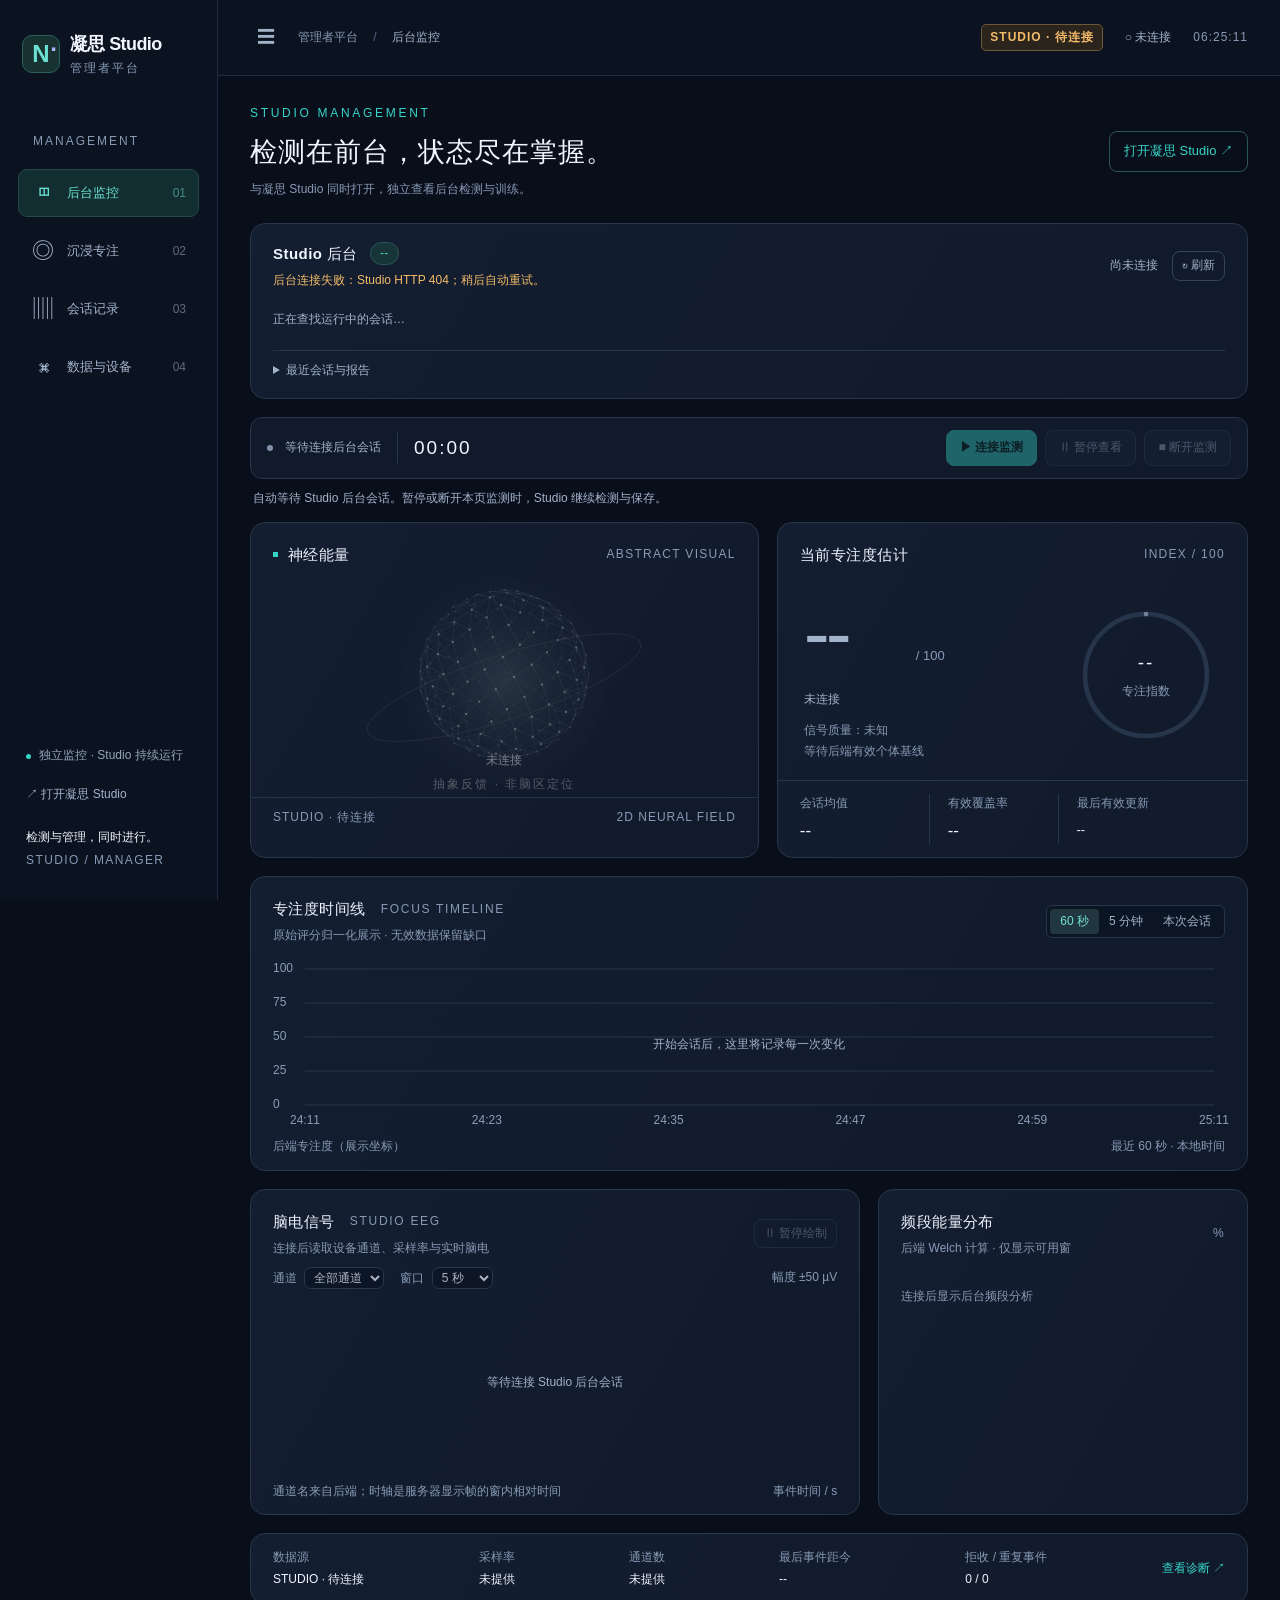
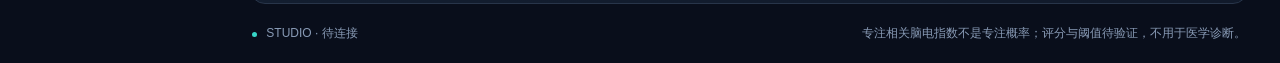
==== commit 64731890: "Improve EEG quality gating, add demo pause, and unify session reports" ====
--- a/ningsi-studio/web/neurofocus/index.html
+++ b/ningsi-studio/web/neurofocus/index.html
@@ -36,7 +36,7 @@
           <p id="backend-waiting" class="backend-waiting" hidden></p>
           <div id="backend-alerts" class="backend-alerts" aria-label="后台预警"></div>
         </div>
-        <details id="recent-sessions" class="recent-sessions"><summary>最近会话与报告</summary><div id="manager-history"></div></details>
+        <details id="recent-sessions" class="recent-sessions"><summary>最近会话与报告</summary><div id="manager-history"></div><a id="manager-all-history" href="/#/history" target="_blank" rel="noopener noreferrer">全部记录 ↗</a></details>
       </section>
       <div class="session-bar"><div class="session-info"><span class="pulse-dot"></span><span id="session-label">尚未开始会话</span><time id="session-clock">00:00</time></div><div class="session-actions"><button id="start" class="primary">▶ 开始演示会话</button><button id="pause" disabled>Ⅱ 暂停</button><button id="stop" disabled>■ 结束</button></div></div>
       <div id="announcement" class="notice" role="status" aria-live="polite">等待 Studio 会话。检测开始后，本页自动连接监测。</div>
